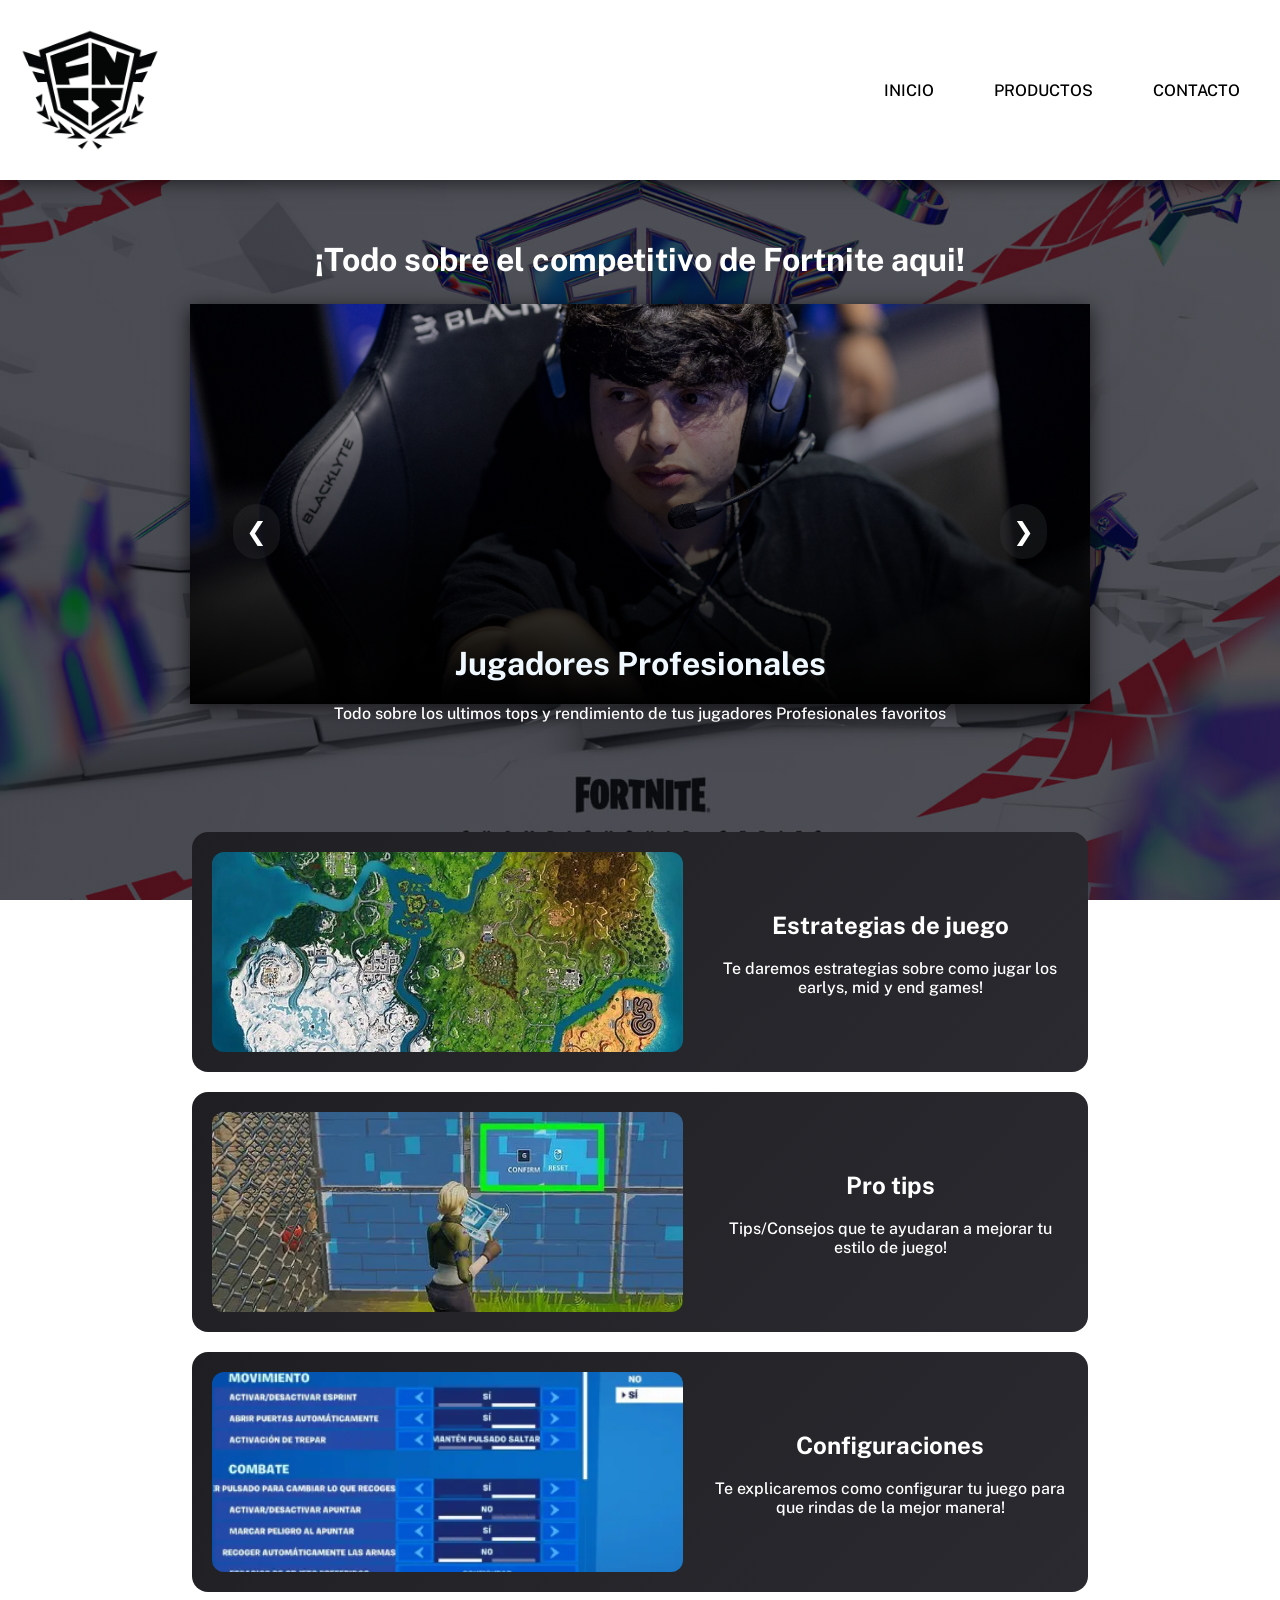
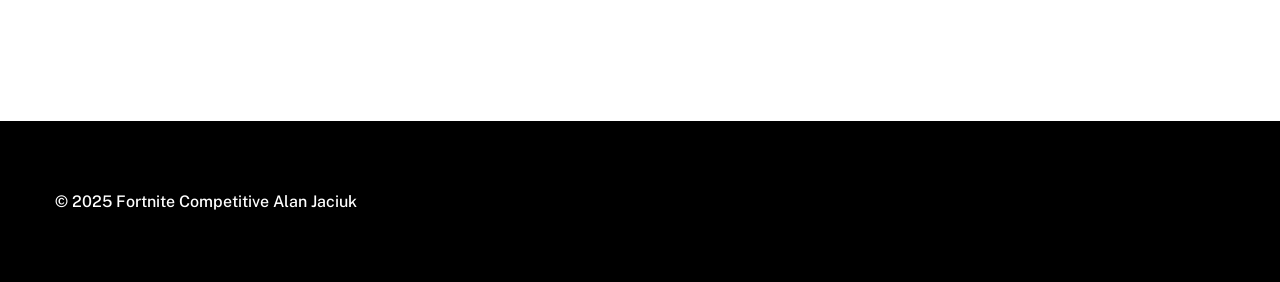
==== index.html @ dff3a76c "Arreglo del carrusel" ====
<html lang="en">
  <head>
    <meta charset="UTF-8" />
    <meta name="viewport" content="width=device-width, initial-scale=1.0" />
    <title>Fortinfo</title>
    <link rel="stylesheet" href="./CSS/estilos.css" />
    <link rel="preconnect" href="https://fonts.googleapis.com" />
    <link rel="preconnect" href="https://fonts.gstatic.com" crossorigin />
    <link
      href="https://fonts.googleapis.com/css2?family=Public+Sans:ital,wght@0,100..900;1,100..900&display=swap"
      rel="stylesheet"
    />
  </head>
  <body>
    <header class="navbar">
      <span class="logo">
        <img src="./Imagenes/FNCS-Concept-6.webp" alt="" width="180" />
      </span>
      <ul class="navitems">
        <li><a href="./index.html">INICIO</a></li>
        <li><a href="./productos.html">PRODUCTOS</a></li>
        <li><a href="./contacto.html">CONTACTO</a></li>
      </ul>
    </header>

    <main class="cont-principal">
      <div>
        <h1 style="color: white">
          ¡Todo sobre el competitivo de Fortnite aqui!
        </h1>
      </div>

      <div class="carrusel-cont">
        <div class="overlay"></div>
        <img
          src="/Imagenes/K1nG_at_the_FNCS_2025_Global_Championship.jpg"
          alt="Foto principal del carrusel"
          width="700"
          id="img-carrusel"
        />
        <button class="btn-carrusel-sig" onclick="imgSig()">❯</button>
        <button class="btn-carrusel-ant" onclick="imgAnt()">❮</button>
        <div class="abj-carrusel" id="textocarrusel">
          <h1 id="titulo-carrusel">Jugadores Profesionales</h1>
          <p id="desc-carrusel">
            Todo sobre los ultimos tops y rendimiento de tus jugadores
            Profesionales favoritos
          </p>
        </div>
      </div>

      <div class="card">
        <div class="card-img">
          <img src="./Imagenes/minimap.webp" alt="Mapa Fortnite" />
        </div>

        <div class="card-content">
          <h2>Estrategias de juego</h2>
          <p>
            Te daremos estrategias sobre como jugar los earlys, mid y end games!
          </p>
        </div>
      </div>

      <div class="card">
        <div class="card-img">
          <img src="./Imagenes/protips.webp" alt="Mapa Fortnite" />
        </div>

        <div class="card-content">
          <h2>Pro tips</h2>
          <p>Tips/Consejos que te ayudaran a mejorar tu estilo de juego!</p>
        </div>
      </div>

      <div class="card">
        <div class="card-img">
          <img src="./Imagenes/config.png" alt="Mapa Fortnite" />
        </div>

        <div class="card-content">
          <h2>Configuraciones</h2>
          <p>
            Te explicaremos como configurar tu juego para que rindas de la mejor
            manera!
          </p>
        </div>
      </div>
    </main>

    <footer class="footer">
      <div>
        <p>© 2025 Fortnite Competitive Alan Jaciuk</p>
      </div>
    </footer>

    <script src="./JS/script.js"></script>
  </body>
</html>
---- CSS/estilos.css ----
html,
body {
  margin: 0;
  height: 100%;
}

body {
  font-family: "Public Sans";
  font-weight: 500;
  margin: 0%;
  background-image:
    linear-gradient(rgba(5, 7, 12, 0.685), rgba(5, 7, 12, 0.685)),
    url(../Imagenes/fncs-2024-1920x1080-5210497b8175.jpg);
  background-position: center center;
  background-repeat: no-repeat;
  background-size: cover;
  background-attachment: fixed;
  display: flex;
  flex-direction: column;
  min-height: 100vh;
}

main {
  flex: 1;
}

a {
  text-decoration: none;
  color: inherit;
}

.navbar {
  display: flex;
  justify-content: space-between;
  background-color: rgb(255, 255, 255);
  margin-bottom: 40px;
  box-shadow: 0px 0px 20px 0px rgba(0, 0, 0, 0.712);
  position: sticky;
  top: 0%;
  z-index: 1000;
}

.navitems {
  list-style: none;
  display: flex;
  padding: 10px;
  align-items: center;
  cursor: pointer;
}

li {
  padding: 20px;
  margin: 10px;
  transition: 0.3s all;
}

li:hover {
  background-color: rgba(255, 0, 0, 0.76);
  box-shadow: 0px 0px 20px 0px rgba(255, 0, 0, 0.712);
  color: white;
}

.cont-principal {
  text-align: center;
  justify-content: center;
  align-items: center;
}

.carrusel-cont {
  margin: 2% auto 10%;
  max-width: 900px;
  width: 100%;
  height: 400px;
  position: relative;
}

.carrusel-cont > img {
  box-shadow: 0 5px 20px 0 rgba(0, 0, 0, 0.712);
  height: 100%;
  width: 100%;
  object-fit: cover;
  display: block;
}

.overlay {
  position: absolute;
  inset: 0;
  background: linear-gradient(to bottom, rgba(0, 0, 0, 0.2), rgb(0, 0, 0));
  width: 100%;
  height: 100%;
  left: 0;
}

.btn-carrusel-sig {
  position: absolute;
  top: 50%;
  left: 90%;
  border-radius: 50px;
  padding: 13px;
  color: rgb(255, 255, 255);
  cursor: pointer;
  font-size: 25px;
  border: none;
  background-color: rgba(52, 54, 56, 0.301);
  transition: 0.5s all;
}

.btn-carrusel-ant {
  position: absolute;
  top: 50%;
  right: 90%;
  border-radius: 50px;
  padding: 13px;
  color: rgb(255, 255, 255);
  cursor: pointer;
  font-size: 25px;
  border: none;
  background-color: rgba(52, 54, 56, 0.308);
  transition: 0.5s all;
}

.btn-carrusel-sig:hover {
  box-shadow: 0 4px 18px 0 rgba(255, 0, 0, 0.397);
  background-color: rgba(255, 0, 0, 0.651);
}

.btn-carrusel-ant:hover {
  box-shadow: 0 4px 18px 0 rgba(255, 0, 0, 0.65);
  background-color: red;
}

.abj-carrusel {
  position: absolute;
  top: 80%;
  left: 50%;
  transform: translateX(-50%);
  text-align: center;
  z-index: 100;
  color: aliceblue;
  width: 100%;
  max-width: 80%;
}

.card {
  display: flex;
  align-items: center;
  background: linear-gradient(135deg, #1f1f23, #2a2a30);
  border-radius: 16px;
  overflow: hidden;
  padding: 20px;
  gap: 30px;
  color: white;
  margin: 20px 15% 1px 15%;
  transition: 0.3s all;
}

.card-content {
  flex: 1;
}

.card:hover {
  border: 2px white solid;
  box-shadow: 0 4px 18px 0 rgba(0, 0, 0, 0.534);
  transform: scale(1.1);
}

.card-img {
  flex: 0 0 55%;
  max-width: 600px;
}

.card-img img {
  width: 100%;
  height: 200px;
  object-fit: cover;
  border-radius: 12px;
}

p {
  color: white;
}

.footer {
  padding: 50px;
  margin-top: 10%;
  border: 5px solid;
  background-color: #000000;
}

.btn-comp {
  color: rgb(255, 255, 255);
  cursor: pointer;
  font-size: 20px;
  padding: 10px;
  border: none;
  background-color: rgba(52, 54, 56, 0.521);
  transition: 0.5s all;
}

.btn-comp:hover {
  box-shadow: 0 0px 20px 0 rgba(102, 102, 102, 0.541);
}

.cont-form {
  padding: 20px;
  margin: auto;
  margin-top: 100px;
  background-color: #2a2a30;
  border-radius: 60px;
  width: 400px;
  box-shadow: 0 0px 20px 0 rgba(0, 0, 0, 0.582);
}

.form {
  margin: 40px;
}

input {
  width: 100%;
  height: 35px;
  border-radius: 5px;
  border: #0000008e solid 2px;
  background-color: #3c3c41;
  padding: 10px;
  color: white;
  border: none;
}

textarea {
  width: 317px;
  height: 250px;
  border-radius: 5px;
  border: #0000008e solid 2px;
  background-color: #3c3c41;
  padding: 10px;
  color: white;
  border: none;
  resize: none;
}

.items-form {
  padding: 5px;
  width: 100%;
}

.btn-form {
  padding: 15px;
  margin: 20px;
  width: 100px;
  letter-spacing: 2px;
  border-radius: 25px;
  color: rgb(255, 255, 255);
  cursor: pointer;

  border: none;
  background-color: rgba(52, 54, 56, 0.308);
  transition: 0.5s all;
}

.btn-form:hover {
  box-shadow: 0 0px 18px 0 rgba(255, 0, 0, 0.397);
  background-color: rgba(255, 0, 0, 0.651);
}

input:hover {
  border: 1px solid white;
}

.titulo-form {
  width: 100%;
  color: white;
  padding: 15px;
  border-radius: 15px;
  max-width: 900px;
  margin: auto;
  margin-top: 10%;
  height: 200px;
  background-image:
    linear-gradient(rgba(0, 0, 0, 0.815), rgba(0, 0, 0, 0.76)),
    url(../Imagenes/titulo\ img.webp);
  background-repeat: no-repeat;
  background-position: center center;
  background-size: cover;
  box-shadow: 0 0px 18px 0 rgba(0, 0, 0, 0.651);
}

.titulo-form h1 {
  animation-name: cambioColor;
  animation-duration: 10s;
  animation-iteration-count: infinite;
}

.titulo-form p {
  font-size: 19px;
}

@keyframes cambioColor {
  0% {
    color: white;
  }
  50% {
    color: red;
  }
  100% {
    color: white;
  }
}
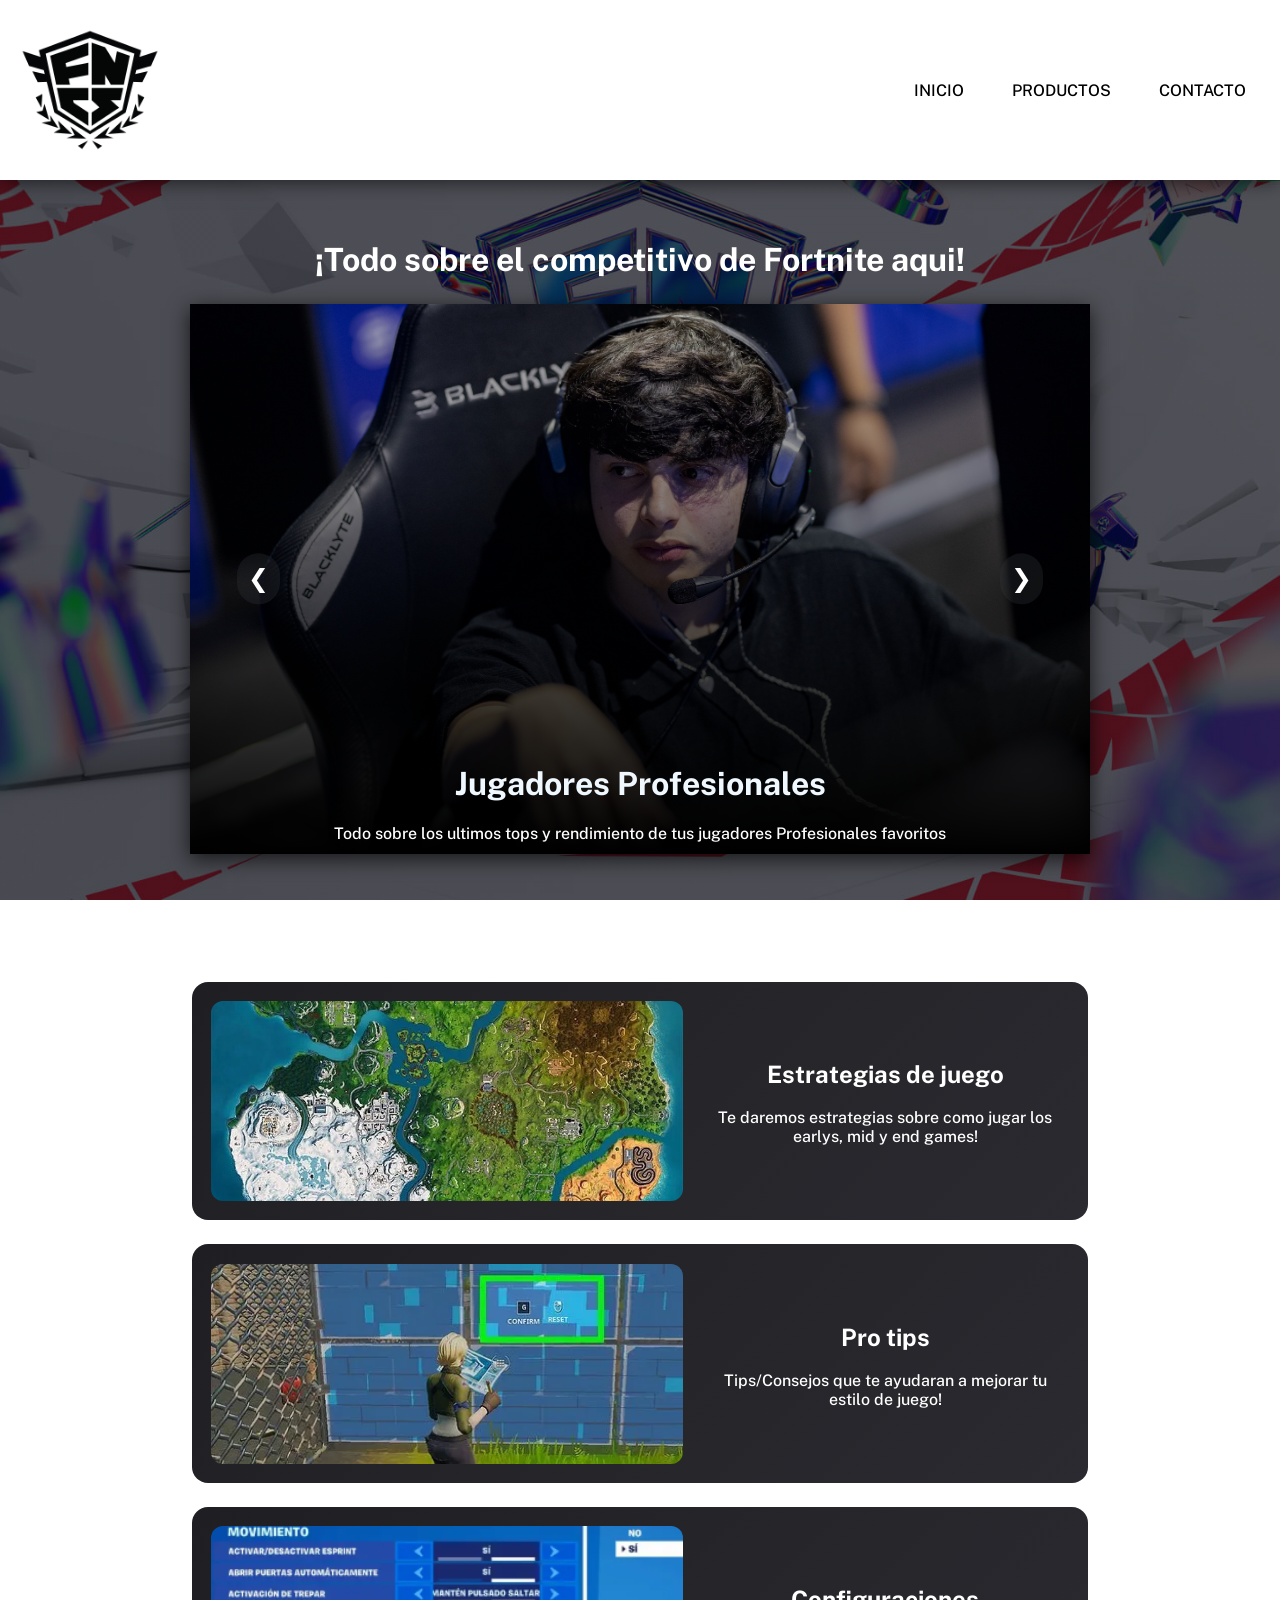
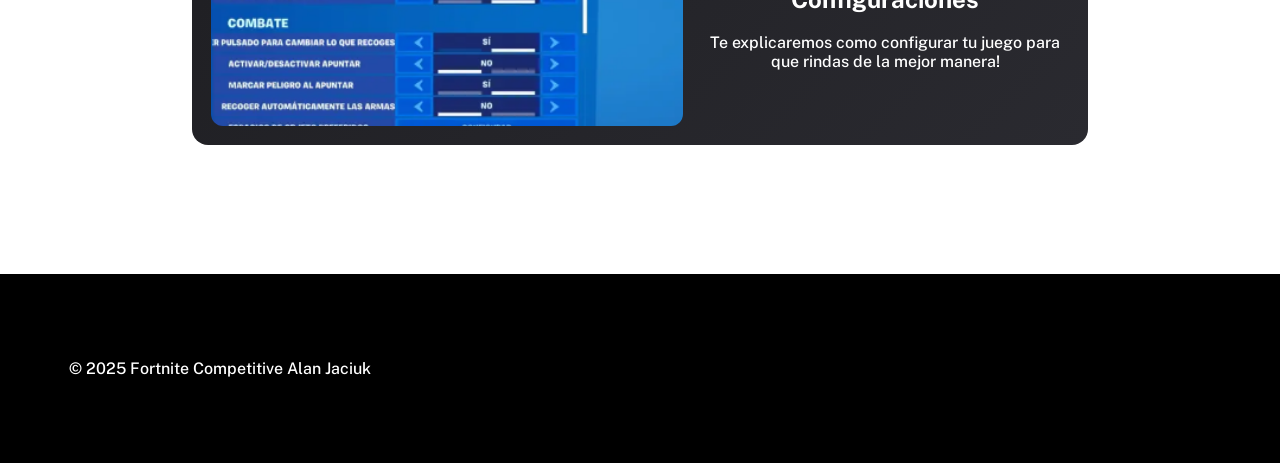
==== commit 5b7865a0: "Cambios en el JS,CSS y HTML (Formato del codigo y arreglos/optimizaciones)" ====
--- a/index.html
+++ b/index.html
@@ -38,8 +38,8 @@
           width="700"
           id="img-carrusel"
         />
-        <button class="btn-carrusel-sig" onclick="imgSig()">❯</button>
-        <button class="btn-carrusel-ant" onclick="imgAnt()">❮</button>
+        <button aria-label="Siguiente imagen" class="btn-carrusel sig" onclick="imgSig()">❯</button>
+        <button arial-label="Imagen anterior" class="btn-carrusel ant" onclick="imgAnt()">❮</button>
         <div class="abj-carrusel" id="textocarrusel">
           <h1 id="titulo-carrusel">Jugadores Profesionales</h1>
           <p id="desc-carrusel">
--- a/CSS/estilos.css
+++ b/CSS/estilos.css
@@ -49,8 +49,8 @@
 }
 
 li {
-  padding: 20px;
-  margin: 10px;
+  padding: 1rem;
+  margin: 0.5rem;
   transition: 0.3s all;
 }
 
@@ -58,6 +58,8 @@
   background-color: rgba(255, 0, 0, 0.76);
   box-shadow: 0px 0px 20px 0px rgba(255, 0, 0, 0.712);
   color: white;
+  outline-offset: 7px;
+  outline: 3px solid #ff6b6b;
 }
 
 .cont-principal {
@@ -70,7 +72,7 @@
   margin: 2% auto 10%;
   max-width: 900px;
   width: 100%;
-  height: 400px;
+  height: 550px;
   position: relative;
 }
 
@@ -91,12 +93,12 @@
   left: 0;
 }
 
-.btn-carrusel-sig {
+.btn-carrusel {
   position: absolute;
   top: 50%;
-  left: 90%;
+  transform: translateY(-50%);
   border-radius: 50px;
-  padding: 13px;
+  padding: 0.7rem;
   color: rgb(255, 255, 255);
   cursor: pointer;
   font-size: 25px;
@@ -105,28 +107,19 @@
   transition: 0.5s all;
 }
 
-.btn-carrusel-ant {
-  position: absolute;
-  top: 50%;
+.btn-carrusel.sig {
+  left: 90%;
+}
+
+.btn-carrusel.ant {
   right: 90%;
-  border-radius: 50px;
-  padding: 13px;
-  color: rgb(255, 255, 255);
-  cursor: pointer;
-  font-size: 25px;
-  border: none;
-  background-color: rgba(52, 54, 56, 0.308);
-  transition: 0.5s all;
-}
-
-.btn-carrusel-sig:hover {
+}
+
+.btn-carrusel:hover {
   box-shadow: 0 4px 18px 0 rgba(255, 0, 0, 0.397);
   background-color: rgba(255, 0, 0, 0.651);
-}
-
-.btn-carrusel-ant:hover {
-  box-shadow: 0 4px 18px 0 rgba(255, 0, 0, 0.65);
-  background-color: red;
+  outline-offset: 7px;
+  outline: 3px solid #ff6b6b;
 }
 
 .abj-carrusel {
@@ -147,10 +140,10 @@
   background: linear-gradient(135deg, #1f1f23, #2a2a30);
   border-radius: 16px;
   overflow: hidden;
-  padding: 20px;
-  gap: 30px;
-  color: white;
-  margin: 20px 15% 1px 15%;
+  padding: 1.2rem;
+  gap: 1.2rem;
+  color: white;
+  margin: 1.5rem 15% 1px 15%;
   transition: 0.3s all;
 }
 
@@ -181,7 +174,7 @@
 }
 
 .footer {
-  padding: 50px;
+  padding: 4rem;
   margin-top: 10%;
   border: 5px solid;
   background-color: #000000;
@@ -190,21 +183,21 @@
 .btn-comp {
   color: rgb(255, 255, 255);
   cursor: pointer;
-  font-size: 20px;
-  padding: 10px;
+  font-size: 1rem;
+  padding: 1.2rem;
   border: none;
   background-color: rgba(52, 54, 56, 0.521);
-  transition: 0.5s all;
 }
 
 .btn-comp:hover {
-  box-shadow: 0 0px 20px 0 rgba(102, 102, 102, 0.541);
+  outline-offset: 3px;
+  outline: 3px solid #ffffff;
 }
 
 .cont-form {
-  padding: 20px;
+  padding: 1rem;
   margin: auto;
-  margin-top: 100px;
+  margin-top: 7rem;
   background-color: #2a2a30;
   border-radius: 60px;
   width: 400px;
@@ -212,22 +205,22 @@
 }
 
 .form {
-  margin: 40px;
+  margin: 2.5rem;
 }
 
 input {
   width: 100%;
-  height: 35px;
+  height: 2.1rem;
   border-radius: 5px;
   border: #0000008e solid 2px;
   background-color: #3c3c41;
-  padding: 10px;
+  padding: 0.6rem;
   color: white;
   border: none;
 }
 
 textarea {
-  width: 317px;
+  width: 100%;
   height: 250px;
   border-radius: 5px;
   border: #0000008e solid 2px;
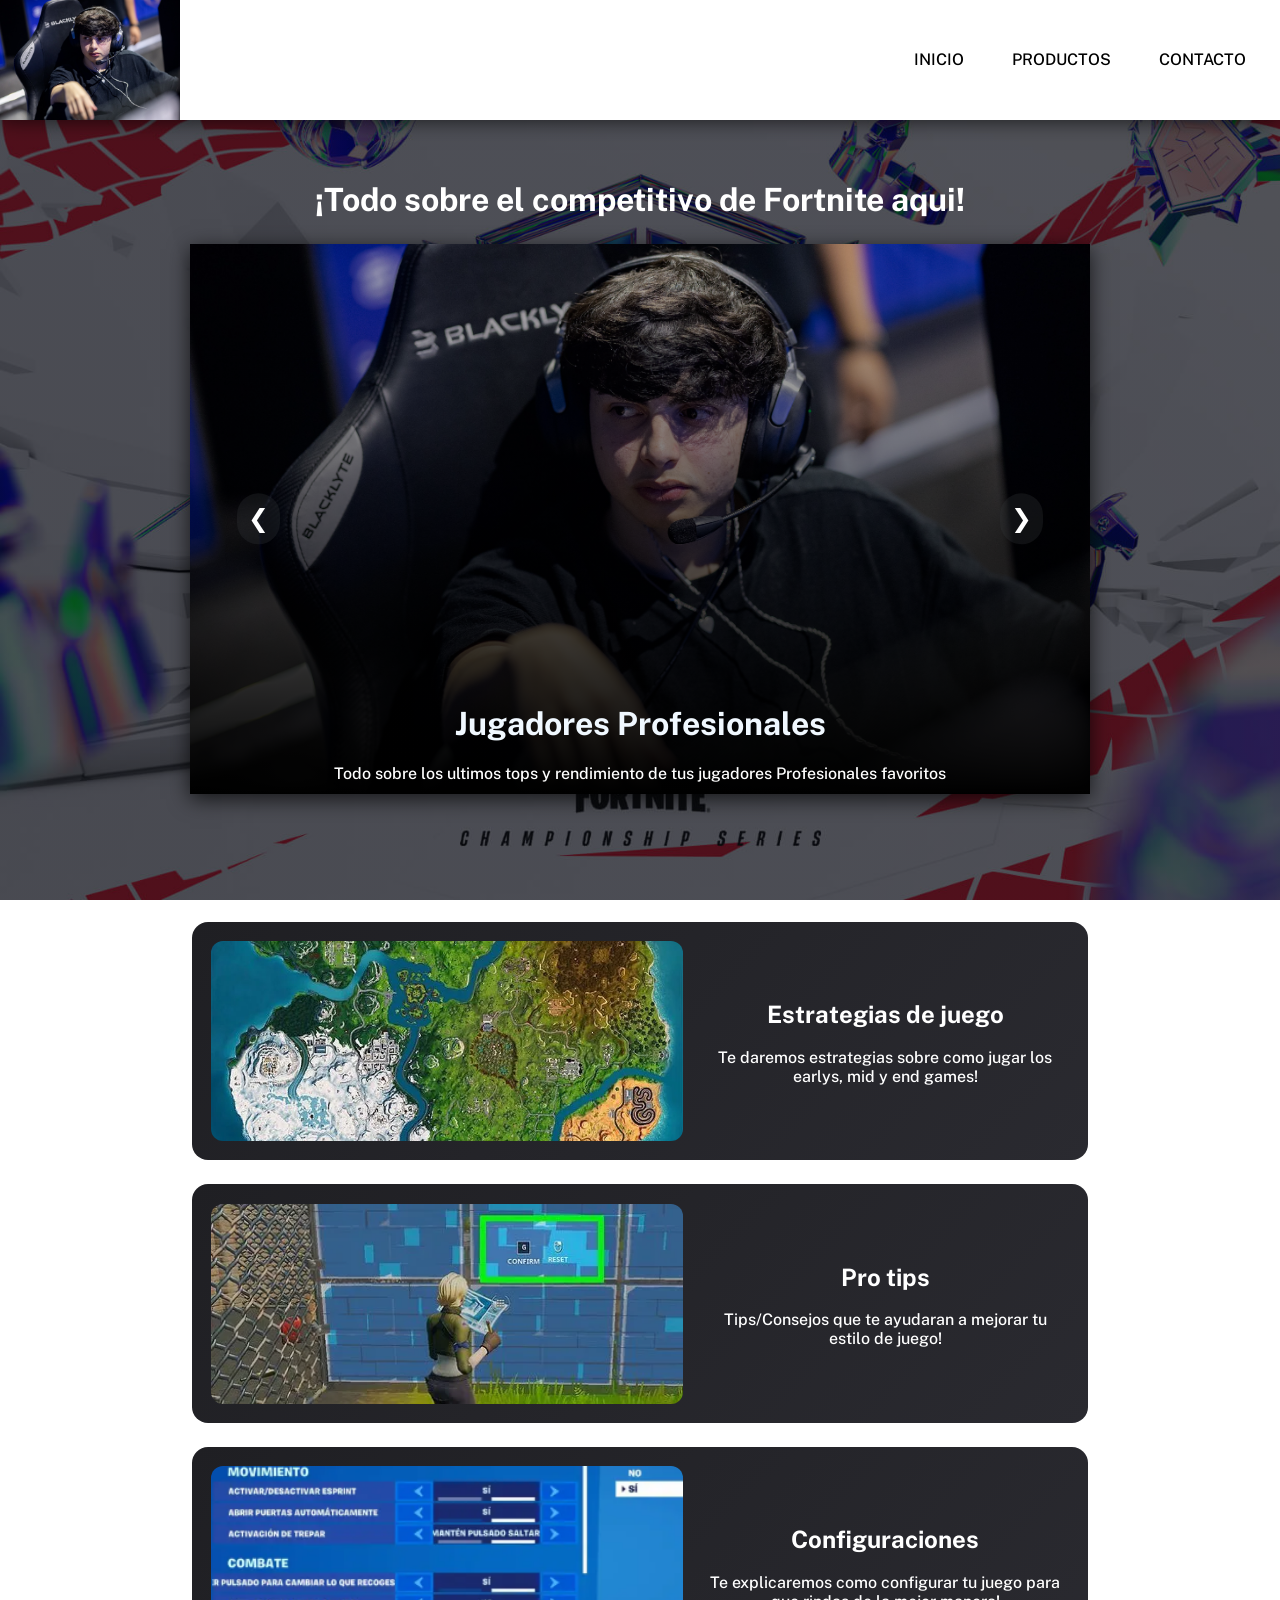
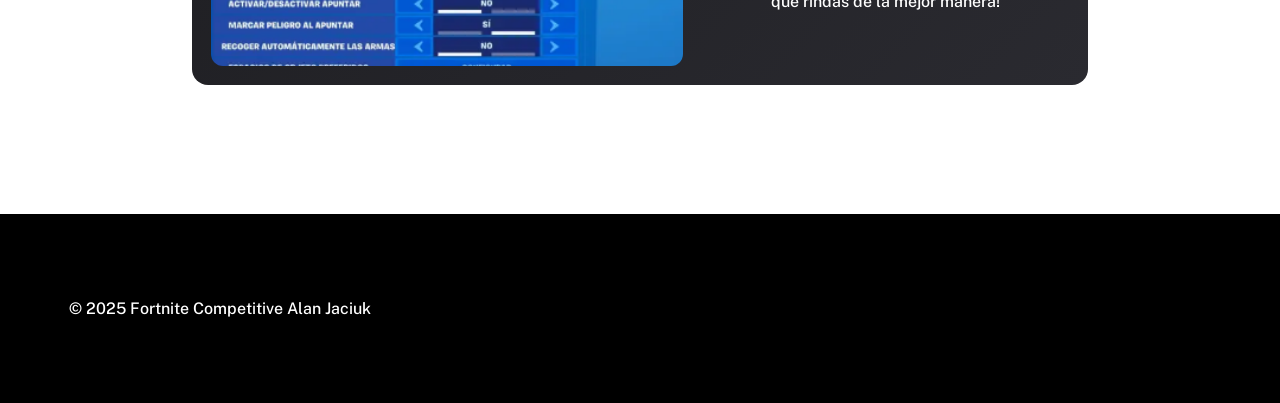
==== commit 4e493157: "Update index.html" ====
--- a/index.html
+++ b/index.html
@@ -14,7 +14,7 @@
   <body>
     <header class="navbar">
       <span class="logo">
-        <img src="./Imagenes/FNCS-Concept-6.webp" alt="" width="180" />
+        <img src="./Imagenes/K1nG_at_the_FNCS_2025_Global_Championship.jpg" alt="" width="180" />
       </span>
       <ul class="navitems">
         <li><a href="./index.html">INICIO</a></li>
@@ -30,7 +30,7 @@
         </h1>
       </div>
 
-      <div class="carrusel-cont">
+      <div class="carrusel-cont"> <!--Carrusel--> 
         <div class="overlay"></div>
         <img
           src="/Imagenes/K1nG_at_the_FNCS_2025_Global_Championship.jpg"
@@ -38,8 +38,8 @@
           width="700"
           id="img-carrusel"
         />
-        <button aria-label="Siguiente imagen" class="btn-carrusel sig" onclick="imgSig()">❯</button>
-        <button arial-label="Imagen anterior" class="btn-carrusel ant" onclick="imgAnt()">❮</button>
+        <button aria-label="Siguiente imagen" class="btn-carrusel sig" >❯</button>
+        <button arial-label="Imagen anterior" class="btn-carrusel ant" >❮</button>
         <div class="abj-carrusel" id="textocarrusel">
           <h1 id="titulo-carrusel">Jugadores Profesionales</h1>
           <p id="desc-carrusel">
--- a/CSS/estilos.css
+++ b/CSS/estilos.css
@@ -244,7 +244,7 @@
   border-radius: 25px;
   color: rgb(255, 255, 255);
   cursor: pointer;
-
+  
   border: none;
   background-color: rgba(52, 54, 56, 0.308);
   transition: 0.5s all;
@@ -253,6 +253,7 @@
 .btn-form:hover {
   box-shadow: 0 0px 18px 0 rgba(255, 0, 0, 0.397);
   background-color: rgba(255, 0, 0, 0.651);
+  outline:  1px #ffffff solid ;
 }
 
 input:hover {
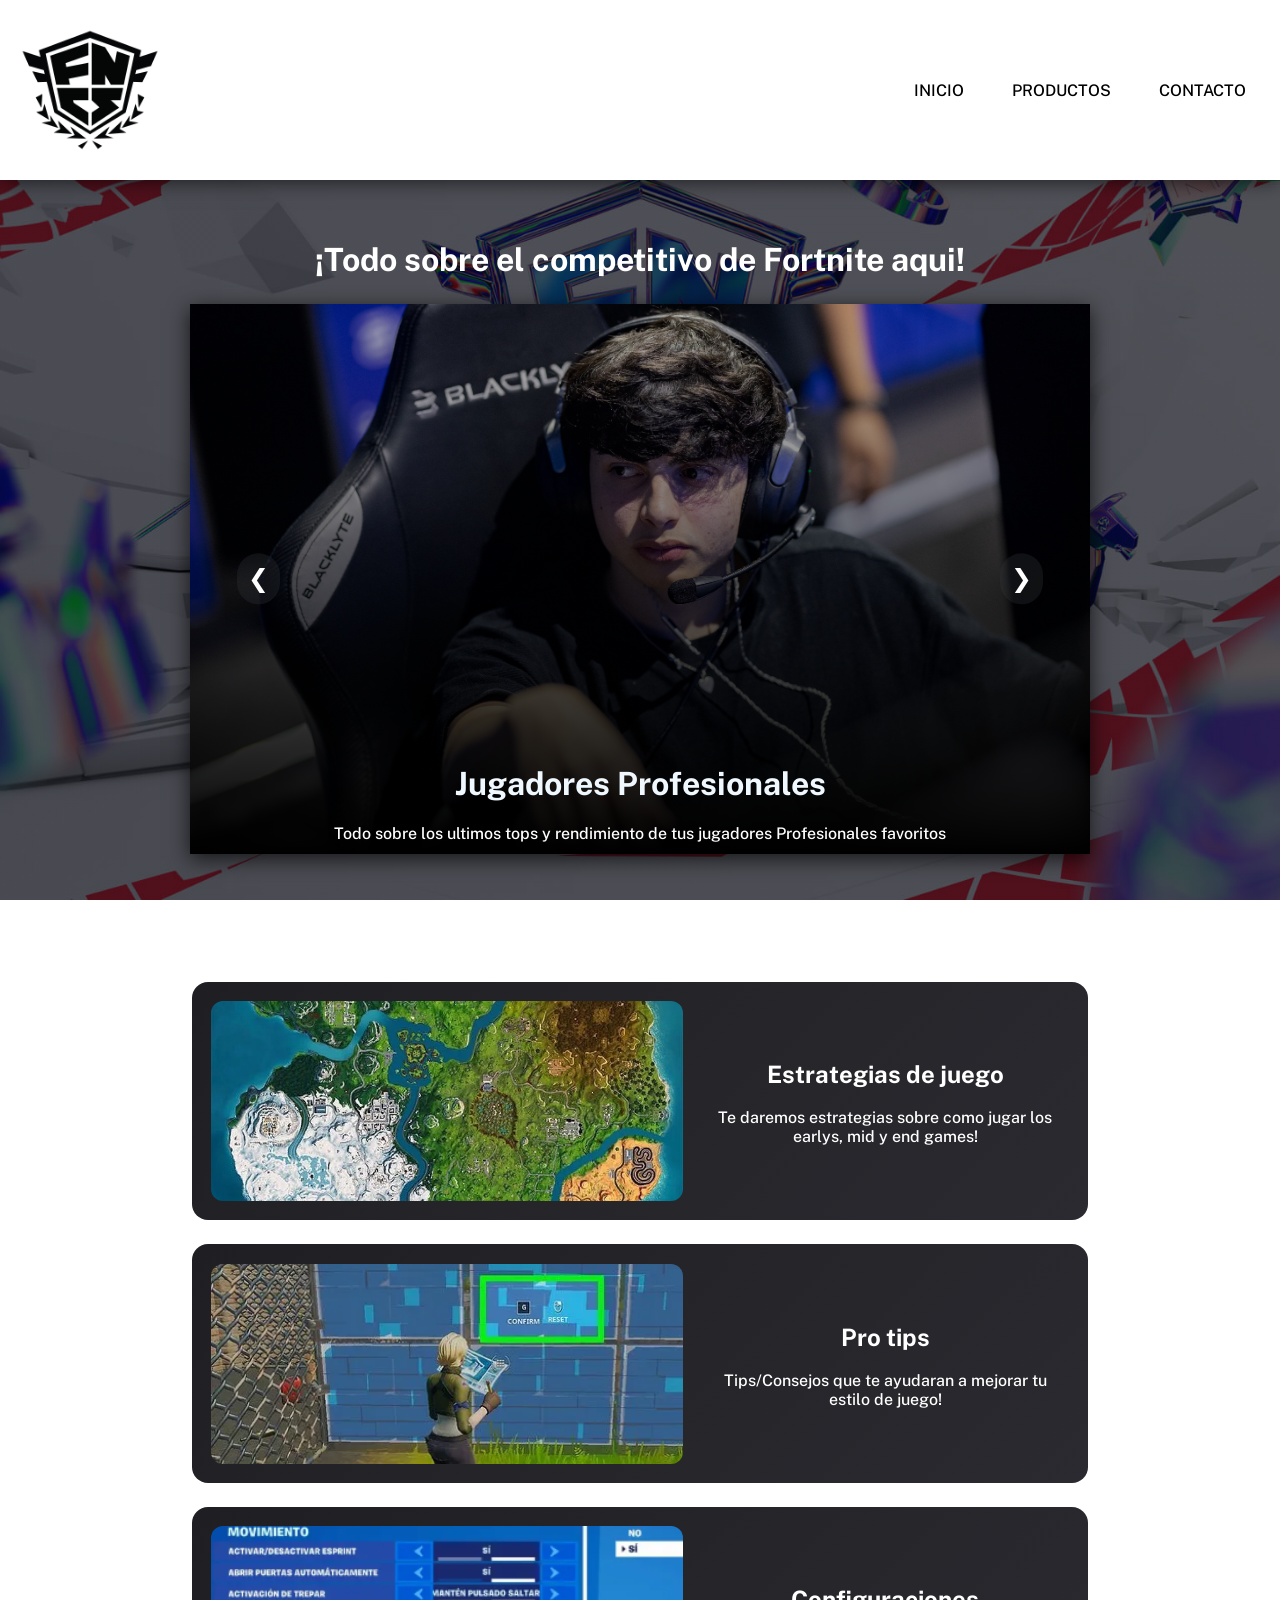
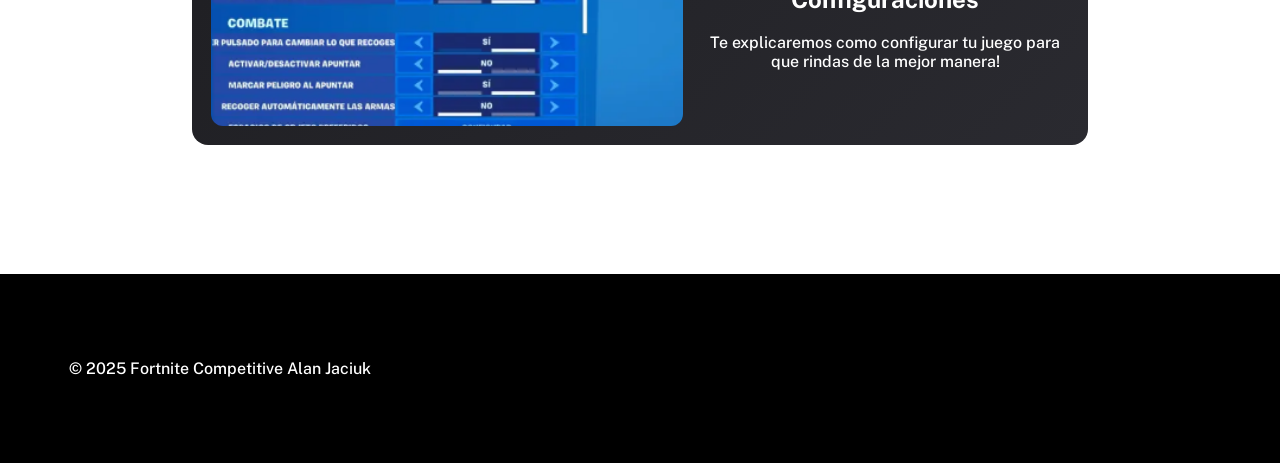
==== commit 206cc161: "Revert "Update index.html" This reverts commit 4e49315724f14e1155b5291e0813c7b456f7e0a7." ====
--- a/index.html
+++ b/index.html
@@ -14,7 +14,7 @@
   <body>
     <header class="navbar">
       <span class="logo">
-        <img src="./Imagenes/K1nG_at_the_FNCS_2025_Global_Championship.jpg" alt="" width="180" />
+        <img src="./Imagenes/FNCS-Concept-6.webp" alt="" width="180" />
       </span>
       <ul class="navitems">
         <li><a href="./index.html">INICIO</a></li>
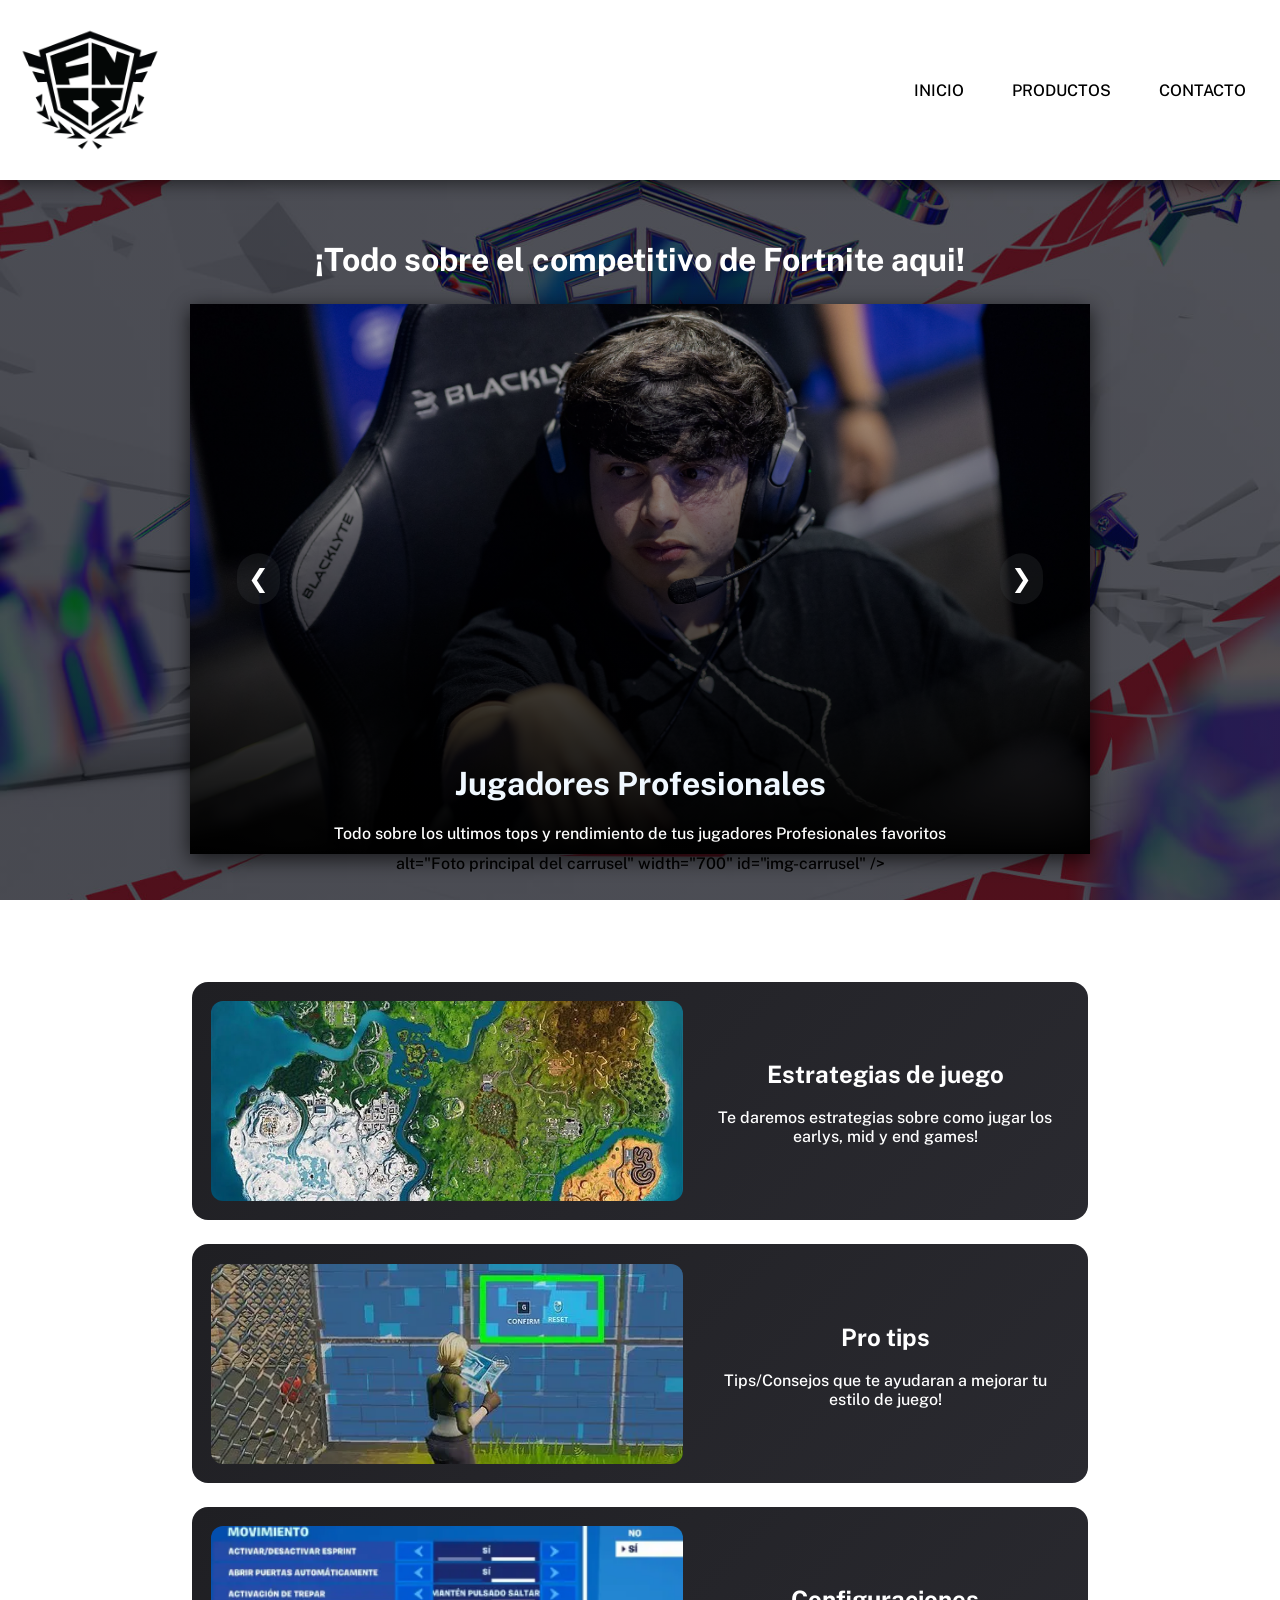
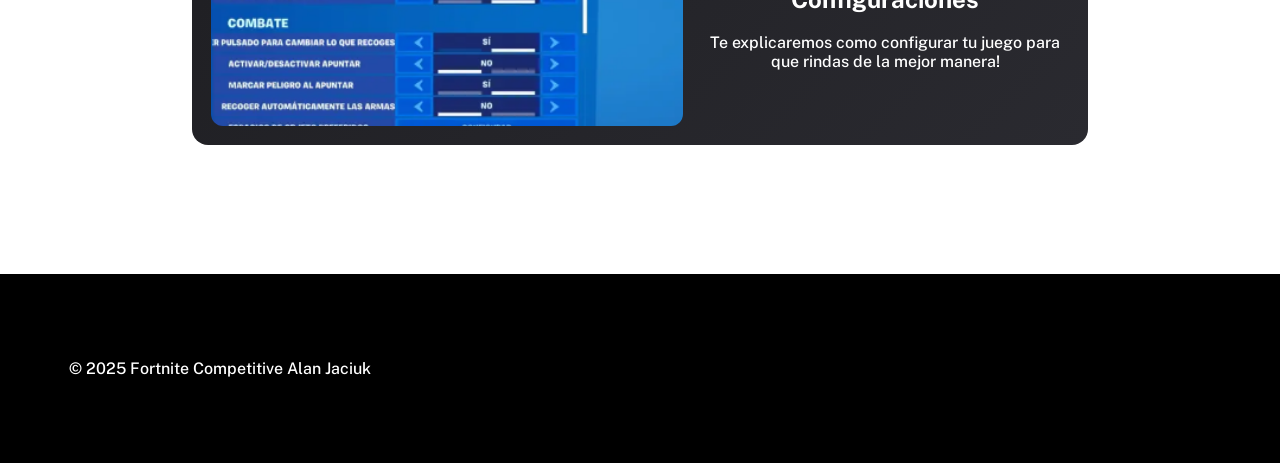
==== commit 038eca12: "Intento de arreglo carrusel" ====
--- a/index.html
+++ b/index.html
@@ -30,10 +30,10 @@
         </h1>
       </div>
 
-      <div class="carrusel-cont"> <!--Carrusel--> 
+      <div class="carrusel-cont"> <!--Carrusel-->
         <div class="overlay"></div>
         <img
-          src="/Imagenes/K1nG_at_the_FNCS_2025_Global_Championship.jpg"
+          src="Imagenes/K1nG_at_the_FNCS_2025_Global_Championship.jpg" <!---->
           alt="Foto principal del carrusel"
           width="700"
           id="img-carrusel"
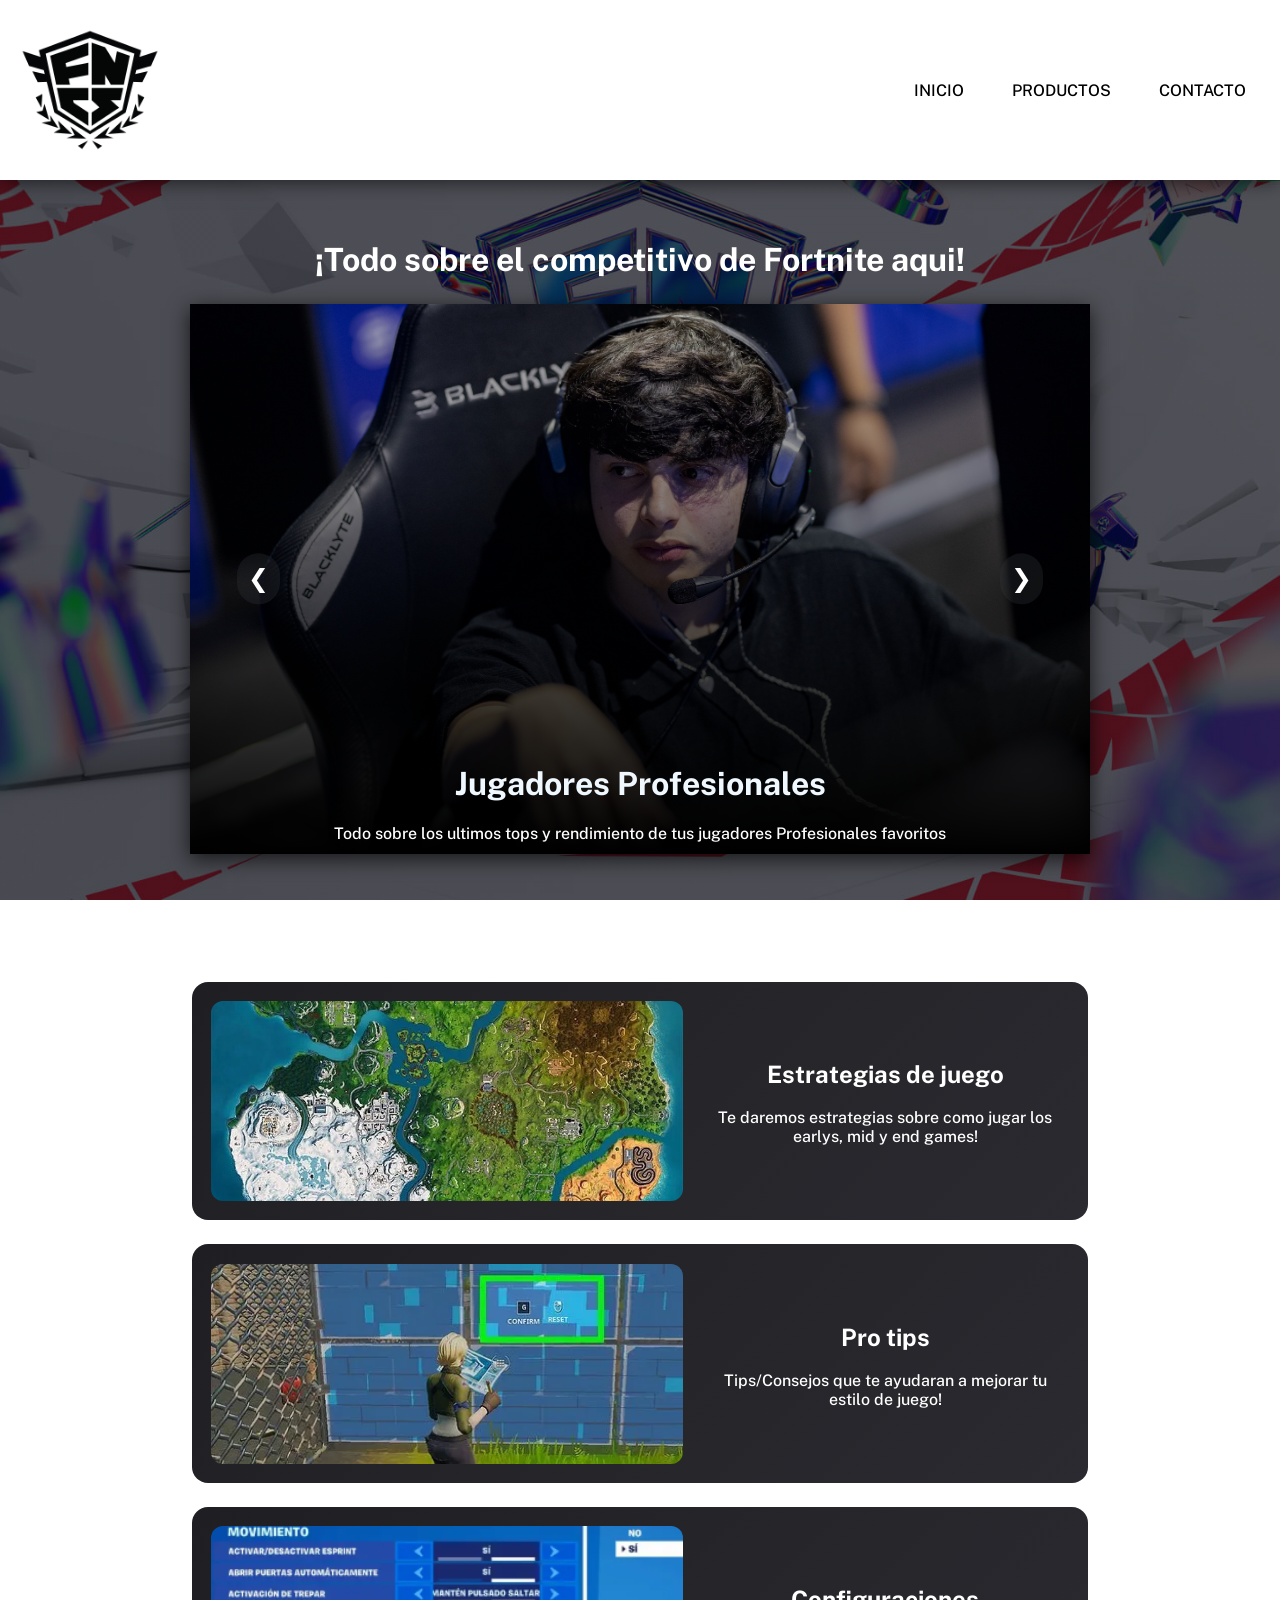
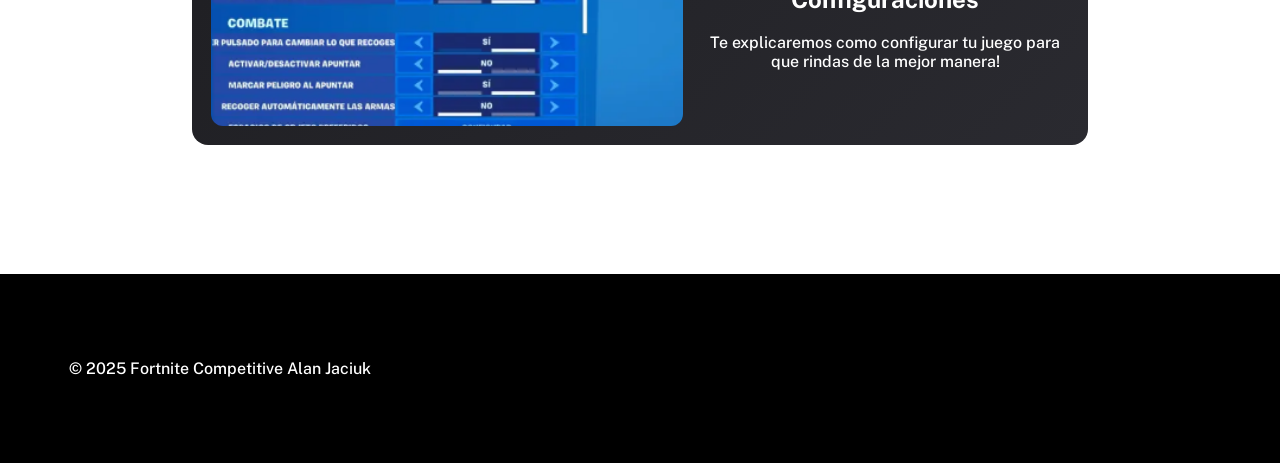
==== commit 29b3cb1c: "Update index.html" ====
--- a/index.html
+++ b/index.html
@@ -33,7 +33,7 @@
       <div class="carrusel-cont"> <!--Carrusel-->
         <div class="overlay"></div>
         <img
-          src="Imagenes/K1nG_at_the_FNCS_2025_Global_Championship.jpg" <!---->
+          src="Imagenes/K1nG_at_the_FNCS_2025_Global_Championship.jpg"
           alt="Foto principal del carrusel"
           width="700"
           id="img-carrusel"
